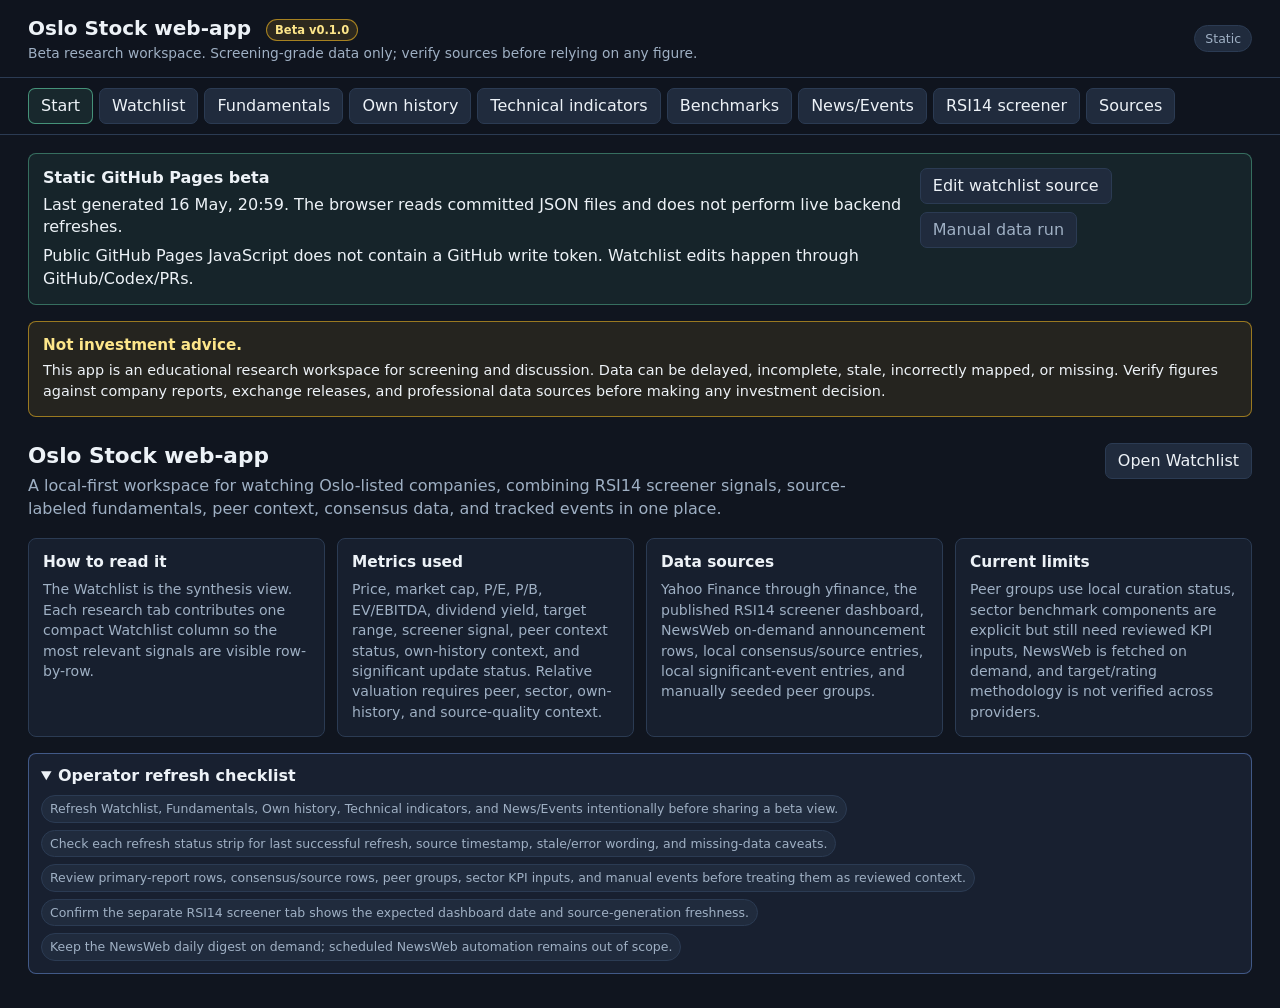
==== docs/index.html @ 8923334f "Add static GitHub Pages beta build" ====
<!doctype html>
<html lang="en">
  <head>
    <meta charset="utf-8" />
    <meta name="viewport" content="width=device-width, initial-scale=1, viewport-fit=cover" />
    <meta name="theme-color" content="#172033" />
    <meta name="apple-mobile-web-app-capable" content="yes" />
    <meta name="apple-mobile-web-app-title" content="Oslo Stock" />
    <meta name="apple-mobile-web-app-status-bar-style" content="black-translucent" />
    <link rel="icon" href='data:image/svg+xml,%3Csvg xmlns="http://www.w3.org/2000/svg" viewBox="0 0 64 64"%3E%3Crect width="64" height="64" rx="12" fill="%2310151f"/%3E%3Cpath d="M14 44 26 30l9 7 15-19" fill="none" stroke="%235bbf9b" stroke-width="6" stroke-linecap="round" stroke-linejoin="round"/%3E%3C/svg%3E' />
    <link rel="manifest" href="manifest.json" />
    <title>Oslo Stock web-app</title>
    <link rel="stylesheet" href="styles.css" />
  </head>
  <body>
    <header class="app-header">
      <div>
        <h1>Oslo Stock web-app <span class="beta-label">Beta v0.1.0</span></h1>
        <p>Beta research workspace. Screening-grade data only; verify sources before relying on any figure.</p>
      </div>
      <div class="status-pill" id="health">Local</div>
    </header>

    <nav class="tabs" aria-label="Workspace tabs">
      <button class="tab active" data-tab="start">Start</button>
      <button class="tab" data-tab="watchlist">Watchlist</button>
      <button class="tab" data-tab="fundamentals">Fundamentals</button>
      <button class="tab" data-tab="own-history">Own history</button>
      <button class="tab" data-tab="technical">Technical indicators</button>
      <button class="tab" data-tab="benchmarks">Benchmarks</button>
      <button class="tab" data-tab="events">News/Events</button>
      <button class="tab" data-tab="dashboard">RSI14 screener</button>
      <button class="tab" data-tab="sources">Sources</button>
    </nav>

    <main>
      <section id="start" class="panel active">
        <div class="start-page">
          <section class="disclaimer-band">
            <strong>Not investment advice.</strong>
            <span>This app is an educational research workspace for screening and discussion. Data can be delayed, incomplete, stale, incorrectly mapped, or missing. Verify figures against company reports, exchange releases, and professional data sources before making any investment decision.</span>
          </section>

          <section class="start-intro">
            <div>
              <h2>Oslo Stock web-app</h2>
              <p>A local-first workspace for watching Oslo-listed companies, combining RSI14 screener signals, source-labeled fundamentals, peer context, consensus data, and tracked events in one place.</p>
            </div>
            <button class="button-link" data-start-watchlist>Open Watchlist</button>
          </section>

          <section class="start-grid">
            <article class="start-card">
              <h3>How to read it</h3>
              <p>The Watchlist is the synthesis view. Each research tab contributes one compact Watchlist column so the most relevant signals are visible row-by-row.</p>
            </article>
            <article class="start-card">
              <h3>Metrics used</h3>
              <p>Price, market cap, P/E, P/B, EV/EBITDA, dividend yield, target range, screener signal, peer context status, own-history context, and significant update status. Relative valuation requires peer, sector, own-history, and source-quality context.</p>
            </article>
            <article class="start-card">
              <h3>Data sources</h3>
              <p>Yahoo Finance through yfinance, the published RSI14 screener dashboard, NewsWeb on-demand announcement rows, local consensus/source entries, local significant-event entries, and manually seeded peer groups.</p>
            </article>
            <article class="start-card">
              <h3>Current limits</h3>
              <p>Peer groups use local curation status, sector benchmark components are explicit but still need reviewed KPI inputs, NewsWeb is fetched on demand, and target/rating methodology is not verified across providers.</p>
            </article>
          </section>
          <details class="operator-checklist" open>
            <summary>Operator refresh checklist</summary>
            <div class="checklist-grid">
              <span>Refresh Watchlist, Fundamentals, Own history, Technical indicators, and News/Events intentionally before sharing a beta view.</span>
              <span>Check each refresh status strip for last successful refresh, source timestamp, stale/error wording, and missing-data caveats.</span>
              <span>Review primary-report rows, consensus/source rows, peer groups, sector KPI inputs, and manual events before treating them as reviewed context.</span>
              <span>Confirm the separate RSI14 screener tab shows the expected dashboard date and source-generation freshness.</span>
              <span>Keep the NewsWeb daily digest on demand; scheduled NewsWeb automation remains out of scope.</span>
            </div>
          </details>
        </div>
      </section>

      <section id="watchlist" class="panel">
        <div class="section-head">
          <div>
            <h2>Core Watchlist</h2>
            <p class="muted">Source-labeled scan only. Open row actions for fundamentals, peer context, technical detail, and source links.</p>
          </div>
          <div class="actions">
            <button id="refresh-screener-alerts" class="secondary">Refresh RSI14</button>
            <button id="refresh-watchlist" class="secondary">Refresh</button>
          </div>
        </div>
        <div id="watchlist-refresh-status" class="refresh-status-wrap"></div>
        <div id="screener-alerts" class="alert-panel"></div>
        <div id="watchlist-table" class="table-wrap"></div>
        <details class="editor-panel add-watchlist-panel">
          <summary>Add watchlist symbol</summary>
          <form id="add-watchlist-form" class="inline-form">
            <input id="watchlist-symbol" name="symbol" placeholder="Ticker, e.g. DNB or DNB.OL" autocomplete="off" />
            <input id="watchlist-note" name="note" placeholder="Optional note" autocomplete="off" />
            <button type="submit">Add</button>
          </form>
        </details>
      </section>

      <section id="technical" class="panel">
        <div class="section-head">
          <div>
            <h2>Technical Indicators</h2>
            <p class="muted">Parsed from current oslo-screener latest.csv/report output. Source labels are technical screening fields only, not investment advice.</p>
          </div>
          <div class="actions">
            <select id="technical-universe">
              <option value="watchlist">Watchlist</option>
              <option value="all">Full screener CSV</option>
            </select>
            <button id="refresh-technical">Refresh indicators</button>
          </div>
        </div>
        <div id="technical-refresh-status" class="refresh-status-wrap"></div>
        <div id="technical-summary" class="alert-panel"></div>
        <div id="technical-errors"></div>
        <div id="technical-table" class="table-wrap"></div>
        <div id="technical-guide"></div>
      </section>

      <section id="fundamentals" class="panel">
        <div class="section-head">
          <div>
            <h2>Fundamental Valuation Screener</h2>
            <p class="muted">Cached open/free data. Empty fields mean the source did not provide a reliable value.</p>
          </div>
          <div class="actions">
            <select id="fundamental-universe">
              <option value="watchlist">Watchlist</option>
              <option value="all">Ticker database</option>
            </select>
            <button id="refresh-fundamentals">Refresh data</button>
          </div>
        </div>
        <div id="fundamental-refresh-status" class="refresh-status-wrap"></div>
        <div id="fundamental-errors"></div>
        <div id="fundamentals-table" class="table-wrap"></div>
        <details class="editor-panel info-panel">
          <summary>Fundamentals policies and editors</summary>
          <div class="method-card">
            <strong>Target-price policy</strong>
            <span>Targets and rating labels are provider/source rows. Yahoo/yfinance rows are not verified consensus, analyst counts may overlap, and the app does not produce weighted BUY/HOLD/SELL recommendations.</span>
          </div>
          <p class="muted">No valuation flagging is shown. Own-history context has its own tab so the Fundamentals matrix stays focused on current source fields.</p>
        </details>
        <div id="fundamental-guide"></div>
        <details class="editor-panel">
          <summary>Consensus/source row editor</summary>
          <form id="consensus-form" class="consensus-form">
            <fieldset class="consensus-fieldset">
              <legend>Source row</legend>
              <label class="form-field">Ticker
                <input id="consensus-symbol" placeholder="MOWI.OL" autocomplete="off" />
              </label>
              <label class="form-field">Source
                <input id="consensus-source" placeholder="MarketScreener, broker note, company IR" autocomplete="off" />
              </label>
              <label class="form-field">Row type
                <select id="consensus-source-type">
                  <option value="manual-source">manual source row</option>
                  <option value="manual-override">manual override</option>
                  <option value="provider-row">provider row</option>
                </select>
              </label>
              <label class="form-field">Review status
                <select id="consensus-review-status">
                  <option value="draft">draft</option>
                  <option value="reviewed">reviewed</option>
                  <option value="verified">verified</option>
                </select>
              </label>
              <label class="form-field">Source URL
                <input id="consensus-url" placeholder="https://..." autocomplete="off" />
              </label>
              <label class="form-field">As-of date
                <input id="consensus-as-of" type="date" />
              </label>
            </fieldset>
            <fieldset class="consensus-fieldset">
              <legend>Provider values</legend>
              <label class="form-field">Target mean
                <input id="consensus-target" inputmode="decimal" />
              </label>
              <label class="form-field">Target high
                <input id="consensus-high" inputmode="decimal" />
              </label>
              <label class="form-field">Target low
                <input id="consensus-low" inputmode="decimal" />
              </label>
              <label class="form-field">Currency
                <input id="consensus-currency" placeholder="NOK" autocomplete="off" />
              </label>
              <label class="form-field">Reported analyst refs
                <input id="consensus-analysts" inputmode="decimal" />
              </label>
              <label class="form-field">Raw rating label
                <select id="consensus-recommendation">
                  <option value="">missing</option>
                  <option value="buy">BUY source label</option>
                  <option value="hold">HOLD source label</option>
                  <option value="sell">SELL source label</option>
                </select>
              </label>
            </fieldset>
            <fieldset class="consensus-fieldset">
              <legend>Quality notes</legend>
              <label class="form-field">Confidence
                <select id="consensus-confidence">
                  <option value="manual">manual</option>
                  <option value="reviewed">reviewed</option>
                  <option value="verified">verified</option>
                </select>
              </label>
              <label class="form-field form-span-2">Method note
                <textarea id="consensus-note" rows="2" placeholder="How the source defines target/rating fields"></textarea>
              </label>
              <label class="form-field form-span-2">Limitations
                <textarea id="consensus-limitations" rows="2" placeholder="Coverage gaps, overlapping analyst counts, stale data, or unclear methodology"></textarea>
              </label>
              <button type="submit">Save source row</button>
            </fieldset>
          </form>
          <div id="consensus-editor-status" class="muted"></div>
          <div id="consensus-source-table" class="table-wrap consensus-source-table"></div>
        </details>
      </section>

      <section id="own-history" class="panel">
        <div class="section-head">
          <div>
            <h2>Own History</h2>
            <p class="muted">Descriptive price and local snapshot context only. Charts stay source-labeled and observation-gated.</p>
          </div>
          <div class="actions">
            <select id="own-history-universe">
              <option value="watchlist">Watchlist</option>
              <option value="all">Ticker database</option>
            </select>
            <button id="refresh-own-history">Refresh data</button>
          </div>
        </div>
        <div id="own-history-refresh-status" class="refresh-status-wrap"></div>
        <div id="own-history-errors"></div>
        <div id="own-history-table" class="table-wrap"></div>
      </section>

      <section id="benchmarks" class="panel">
        <div class="section-head">
          <div>
            <h2>Peer & Sector Benchmarks</h2>
            <p class="muted">Descriptive comparison only. No valuation verdict is produced.</p>
          </div>
          <form id="benchmark-form" class="actions">
            <select id="benchmark-symbol"></select>
            <button type="submit">Load benchmark</button>
            <button type="button" id="refresh-benchmark" class="secondary">Refresh data</button>
          </form>
        </div>
        <div id="benchmark-refresh-status" class="refresh-status-wrap"></div>
        <div id="benchmark-content"></div>
      </section>

      <section id="events" class="panel">
        <div class="section-head">
          <div>
            <h2>News/Events</h2>
            <p class="muted">Watchlist-first NewsWeb announcements plus manual significant-event rows. Source links, freshness, confidence, and limitations stay visible.</p>
          </div>
          <div class="actions">
            <button id="refresh-events" class="secondary">Refresh NewsWeb</button>
          </div>
        </div>
        <div id="event-refresh-status" class="refresh-status-wrap"></div>
        <div id="event-source-policy" class="alert-panel"></div>
        <div id="event-summary" class="alert-panel"></div>
        <div id="event-table" class="table-wrap"></div>
        <details class="editor-panel">
          <summary>Add significant event</summary>
          <form id="event-form" class="event-form">
            <fieldset class="consensus-fieldset">
              <legend>Event</legend>
              <label class="form-field">Ticker
                <select id="event-symbol"></select>
              </label>
              <label class="form-field form-span-2">Title
                <input id="event-title" placeholder="Short source title" autocomplete="off" />
              </label>
              <label class="form-field">Category
                <select id="event-category"></select>
              </label>
              <label class="form-field">Importance
                <select id="event-importance">
                  <option value="normal">normal</option>
                  <option value="medium">medium</option>
                  <option value="high">high</option>
                </select>
              </label>
              <label class="form-field">Published date
                <input id="event-published-at" type="date" />
              </label>
            </fieldset>
            <fieldset class="consensus-fieldset">
              <legend>Source and quality</legend>
              <label class="form-field">Source
                <input id="event-source" value="NewsWeb manual review" autocomplete="off" />
              </label>
              <label class="form-field">Source type
                <select id="event-source-type">
                  <option value="manual-source">manual source row</option>
                  <option value="source-linked">source linked</option>
                  <option value="provider-row">provider row</option>
                </select>
              </label>
              <label class="form-field">Review status
                <select id="event-review-status">
                  <option value="draft">draft</option>
                  <option value="reviewed">reviewed</option>
                  <option value="verified">verified</option>
                </select>
              </label>
              <label class="form-field">Confidence
                <select id="event-confidence">
                  <option value="manual">manual</option>
                  <option value="source-linked">source-linked</option>
                  <option value="reviewed">reviewed</option>
                  <option value="verified">verified</option>
                </select>
              </label>
              <label class="form-field form-span-2">Source URL
                <input id="event-url" placeholder="https://newsweb.oslobors.no/..." autocomplete="off" />
              </label>
              <label class="form-field form-span-2">Note
                <textarea id="event-note" rows="2" placeholder="Why this is significant; keep descriptive and non-advisory"></textarea>
              </label>
              <label class="form-field form-span-2">Limitations
                <textarea id="event-limitations" rows="2" placeholder="Missing detail, source uncertainty, stale link, or automation caveat"></textarea>
              </label>
              <button type="submit">Save event</button>
            </fieldset>
          </form>
          <div id="event-editor-status" class="muted"></div>
        </details>
      </section>

      <section id="dashboard" class="panel">
        <div class="section-head">
          <div>
            <h2>RSI14 screener</h2>
            <p class="muted">Embedded from the published GitHub Pages dashboard. This MVP does not edit that project.</p>
          </div>
          <a class="button-link" href="https://keresell-coder.github.io/oslo-screener-dashboard/" target="_blank" rel="noreferrer">Open original</a>
        </div>
        <iframe
          class="screener-frame"
          title="RSI14 screener dashboard"
          src="https://keresell-coder.github.io/oslo-screener-dashboard/"
        ></iframe>
      </section>

      <section id="sources" class="panel">
        <div class="section-head">
          <h2>Source Quality</h2>
          <button id="reload-sources" class="secondary">Reload</button>
        </div>
        <div id="sources-refresh-status" class="refresh-status-wrap"></div>
        <div id="sources-content" class="source-grid"></div>
      </section>
    </main>

    <script>window.OSLO_STATIC_SITE = true;</script>
    <script src="app.js"></script>
  </body>
</html>
---- docs/styles.css ----
:root {
  --bg: #10151f;
  --panel: #171f2e;
  --panel-2: #202b3d;
  --text: #edf2f7;
  --muted: #9fb0c4;
  --border: #2b3b53;
  --accent: #5bbf9b;
  --accent-2: #7aa7ff;
  --danger: #f87171;
  --warning: #fbbf24;
}

* {
  box-sizing: border-box;
}

body {
  margin: 0;
  min-height: 100vh;
  background: var(--bg);
  color: var(--text);
  font-family: Inter, ui-sans-serif, system-ui, -apple-system, BlinkMacSystemFont, "Segoe UI", sans-serif;
  letter-spacing: 0;
}

.app-header {
  position: sticky;
  top: 0;
  z-index: 20;
  display: flex;
  justify-content: space-between;
  gap: 16px;
  align-items: center;
  padding: 16px clamp(14px, 3vw, 28px);
  background: rgba(16, 21, 31, 0.96);
  border-bottom: 1px solid var(--border);
}

h1,
h2,
p {
  margin: 0;
}

h1 {
  font-size: 1.25rem;
}

.beta-label {
  display: inline-flex;
  align-items: center;
  margin-left: 8px;
  padding: 3px 8px;
  border: 1px solid rgba(251, 191, 36, 0.6);
  border-radius: 999px;
  background: rgba(251, 191, 36, 0.12);
  color: #fde68a;
  font-size: 0.72rem;
  font-weight: 700;
  vertical-align: 0.12em;
}

h2 {
  font-size: 1rem;
}

.app-header p,
.muted {
  color: var(--muted);
  font-size: 0.86rem;
  margin-top: 4px;
}

.status-pill {
  border: 1px solid var(--border);
  background: var(--panel-2);
  color: var(--muted);
  border-radius: 999px;
  padding: 5px 10px;
  font-size: 0.78rem;
  white-space: nowrap;
  display: inline-flex;
  gap: 8px;
  align-items: center;
}

.tabs {
  position: sticky;
  top: 74px;
  z-index: 19;
  display: flex;
  gap: 6px;
  overflow-x: auto;
  padding: 10px clamp(14px, 3vw, 28px);
  background: rgba(16, 21, 31, 0.96);
  border-bottom: 1px solid var(--border);
}

.tab,
button,
.button-link,
select,
input,
textarea {
  font: inherit;
}

.tab,
button,
.button-link {
  border: 1px solid var(--border);
  background: var(--panel-2);
  color: var(--text);
  border-radius: 7px;
  min-height: 36px;
  padding: 7px 12px;
  cursor: pointer;
  text-decoration: none;
  display: inline-flex;
  gap: 8px;
  align-items: center;
  justify-content: center;
}

.tab.active,
button:hover,
.button-link:hover {
  border-color: rgba(91, 191, 155, 0.7);
  background: rgba(91, 191, 155, 0.12);
}

button.is-loading,
.button-link.is-loading {
  opacity: 0.9;
  cursor: wait;
}

.loading-spinner {
  display: inline-block;
  width: 0.9em;
  height: 0.9em;
  border: 2px solid rgba(255, 255, 255, 0.28);
  border-top-color: var(--accent-2);
  border-radius: 999px;
  animation: spin 0.75s linear infinite;
  vertical-align: -0.12em;
}

.loading-panel {
  display: flex;
  gap: 9px;
  align-items: center;
  padding: 14px;
  color: var(--muted);
}

.refresh-status-wrap {
  margin: -4px 0 12px;
}

.refresh-status {
  display: grid;
  gap: 10px;
  padding: 12px;
  border: 1px solid var(--border);
  border-radius: 8px;
  background: var(--panel);
}

.refresh-status > div:first-child {
  display: flex;
  align-items: center;
  gap: 9px;
  flex-wrap: wrap;
}

.refresh-meta {
  display: grid;
  gap: 8px;
  grid-template-columns: repeat(auto-fit, minmax(190px, 1fr));
}

.refresh-meta span,
.refresh-detail span,
.refresh-errors span {
  display: grid;
  gap: 2px;
  min-width: 0;
  color: var(--muted);
  font-size: 0.8rem;
}

.refresh-meta em {
  color: var(--muted);
  font-style: normal;
  font-size: 0.72rem;
  text-transform: uppercase;
}

.refresh-meta strong {
  color: var(--text);
  font-size: 0.82rem;
  font-weight: 600;
  overflow-wrap: anywhere;
}

.refresh-detail,
.refresh-errors {
  display: grid;
  gap: 6px;
  grid-template-columns: repeat(auto-fit, minmax(220px, 1fr));
}

.refresh-errors {
  padding-top: 8px;
  border-top: 1px solid rgba(248, 113, 113, 0.28);
}

.refresh-errors span {
  color: #fecaca;
}

.refresh-status-loading {
  border-color: rgba(251, 191, 36, 0.42);
}

.refresh-status-warning {
  border-color: rgba(251, 191, 36, 0.52);
}

.refresh-status-error {
  border-color: rgba(248, 113, 113, 0.45);
}

@keyframes spin {
  to {
    transform: rotate(360deg);
  }
}

main {
  padding: 18px clamp(14px, 3vw, 28px) 34px;
}

.start-page {
  display: grid;
  gap: 16px;
}

.disclaimer-band {
  display: grid;
  gap: 6px;
  padding: 14px;
  border: 1px solid rgba(251, 191, 36, 0.55);
  border-radius: 8px;
  background: rgba(251, 191, 36, 0.09);
}

.disclaimer-band strong {
  color: #fde68a;
  font-size: 0.95rem;
}

.disclaimer-band span {
  color: var(--text);
  font-size: 0.9rem;
  line-height: 1.45;
}

.static-mode-banner {
  display: flex;
  justify-content: space-between;
  gap: 14px;
  align-items: flex-start;
  padding: 14px;
  border: 1px solid rgba(91, 191, 155, 0.48);
  border-radius: 8px;
  background: rgba(91, 191, 155, 0.09);
}

.static-mode-banner > div:first-child,
.static-edit-helper {
  display: grid;
  gap: 7px;
}

.static-mode-banner strong,
.static-edit-helper strong {
  color: var(--text);
}

.static-mode-banner span,
.static-edit-helper span {
  line-height: 1.4;
}

.static-edit-helper {
  margin-top: 10px;
}

.static-edit-helper textarea {
  width: 100%;
  min-height: 150px;
  font-size: 0.82rem;
}

.start-intro {
  display: flex;
  justify-content: space-between;
  gap: 18px;
  align-items: flex-start;
  padding: 10px 0 2px;
}

.start-intro h2 {
  font-size: 1.35rem;
  margin-bottom: 6px;
}

.start-intro p {
  color: var(--muted);
  max-width: 860px;
  line-height: 1.45;
}

.start-grid {
  display: grid;
  gap: 12px;
  grid-template-columns: repeat(auto-fit, minmax(230px, 1fr));
}

.start-card {
  border: 1px solid var(--border);
  border-radius: 8px;
  background: var(--panel);
  padding: 14px;
}

.start-card h3 {
  margin: 0 0 8px;
  font-size: 0.96rem;
}

.start-card p {
  color: var(--muted);
  font-size: 0.88rem;
  line-height: 1.45;
}

.operator-checklist {
  border: 1px solid rgba(122, 167, 255, 0.42);
  border-radius: 8px;
  background: rgba(122, 167, 255, 0.08);
  padding: 12px;
}

.operator-checklist summary {
  cursor: pointer;
  font-weight: 700;
}

.checklist-grid {
  display: grid;
  gap: 8px;
  margin-top: 10px;
  grid-template-columns: repeat(auto-fit, minmax(250px, 1fr));
}

.checklist-grid span {
  color: var(--muted);
  font-size: 0.86rem;
  line-height: 1.4;
}

.panel {
  display: none;
}

.panel.active {
  display: block;
}

.toolbar,
.section-head {
  display: flex;
  justify-content: space-between;
  gap: 12px;
  align-items: flex-start;
  margin-bottom: 14px;
  flex-wrap: wrap;
}

.add-watchlist-panel,
.info-panel,
#technical-guide,
#fundamental-guide {
  margin-top: 14px;
}

.inline-form {
  display: grid;
  grid-template-columns: minmax(160px, 220px) minmax(160px, 1fr) auto;
  gap: 8px;
  width: 100%;
}

.editor-panel {
  border: 1px solid var(--border);
  border-radius: 8px;
  background: var(--panel);
  padding: 12px;
  margin-bottom: 14px;
}

.editor-panel summary {
  cursor: pointer;
  color: var(--text);
  font-weight: 700;
}

.editor-grid {
  display: grid;
  grid-template-columns: repeat(auto-fit, minmax(150px, 1fr));
  gap: 8px;
  margin-top: 12px;
}

.editor-grid button {
  min-width: 130px;
}

.consensus-form,
.event-form,
.quarterly-review-form {
  display: grid;
  gap: 12px;
  margin-top: 12px;
}

.review-form-grid {
  display: grid;
  grid-template-columns: repeat(auto-fit, minmax(170px, 1fr));
  gap: 9px;
}

.quarterly-review-form label {
  display: grid;
  gap: 5px;
  color: var(--muted);
  font-size: 0.78rem;
}

.quarterly-review-form input,
.quarterly-review-form select,
.quarterly-review-form textarea {
  width: 100%;
  color: var(--text);
  font-size: 0.86rem;
}

.consensus-fieldset {
  display: grid;
  grid-template-columns: repeat(auto-fit, minmax(170px, 1fr));
  gap: 9px;
  border: 1px solid var(--border);
  border-radius: 8px;
  padding: 10px;
  min-width: 0;
}

.consensus-fieldset legend {
  padding: 0 6px;
  color: var(--muted);
  font-size: 0.78rem;
  font-weight: 700;
}

.form-field {
  display: grid;
  gap: 5px;
  color: var(--muted);
  font-size: 0.78rem;
  min-width: 0;
}

.form-field input,
.form-field select,
.form-field textarea {
  width: 100%;
  color: var(--text);
  font-size: 0.86rem;
}

.form-span-2 {
  grid-column: span 2;
}

.consensus-source-table {
  margin-top: 12px;
}

.consensus-source-table table {
  min-width: 1040px;
}

.event-policy-card {
  align-items: flex-start;
}

.event-table {
  min-width: 980px;
}

.event-table td:nth-child(3) {
  min-width: 260px;
}

.daily-digest {
  display: grid;
  gap: 12px;
  margin: 12px 0;
  padding: 14px;
  border: 1px solid var(--border);
  border-radius: 8px;
  background: var(--panel);
}

.daily-digest-head,
.digest-symbol-head,
.digest-category-title {
  display: flex;
  align-items: flex-start;
  justify-content: space-between;
  gap: 12px;
}

.daily-digest h3 {
  margin: 0 0 4px;
  font-size: 1rem;
}

.digest-grid {
  display: grid;
  grid-template-columns: repeat(auto-fit, minmax(260px, 1fr));
  gap: 10px;
}

.digest-symbol {
  display: grid;
  gap: 10px;
  min-width: 0;
  padding: 12px;
  border: 1px solid var(--border);
  border-radius: 8px;
  background: var(--panel-2);
}

.digest-category,
.digest-event,
.digest-empty {
  display: grid;
  gap: 5px;
  min-width: 0;
}

.digest-category {
  padding-top: 8px;
  border-top: 1px solid var(--border);
}

.digest-event {
  padding: 8px;
  border-radius: 7px;
  background: var(--panel);
}

.digest-event strong,
.digest-symbol strong {
  overflow-wrap: anywhere;
}

.digest-links {
  padding-top: 4px;
}

input,
select,
textarea {
  min-height: 36px;
  border: 1px solid var(--border);
  background: var(--panel);
  color: var(--text);
  border-radius: 7px;
  padding: 7px 10px;
}

textarea {
  resize: vertical;
}

.actions {
  display: flex;
  gap: 8px;
  flex-wrap: wrap;
}

.secondary {
  color: var(--muted);
}

.table-wrap {
  overflow-x: auto;
  border: 1px solid var(--border);
  border-radius: 8px;
  background: var(--panel);
}

table {
  width: 100%;
  border-collapse: collapse;
  min-width: 920px;
}

.watchlist-synthesis {
  min-width: 1240px;
}

.technical-table {
  min-width: 1020px;
}

.fundamentals-table {
  min-width: 1080px;
  table-layout: fixed;
}

.own-history-table {
  min-width: 1540px;
  table-layout: fixed;
}

.own-col-company {
  width: 13%;
}

.own-col-signal {
  width: 17%;
}

.own-col-price {
  width: 21%;
}

.own-col-snapshot {
  width: 22%;
}

.own-col-source {
  width: 15%;
}

.own-col-detail {
  width: 12%;
}

.fund-col-company {
  width: 15%;
}

.fund-col-price {
  width: 13%;
}

.fund-col-multiples {
  width: 18%;
}

.fund-col-earnings {
  width: 13%;
}

.fund-col-consensus {
  width: 19%;
}

.fund-col-source {
  width: 13%;
}

.fund-col-links {
  width: 9%;
}

.quarterly-statement-table {
  min-width: 980px;
}

.company-cell {
  display: grid;
  gap: 3px;
  min-width: 210px;
}

.watchlist-note-form {
  display: grid;
  gap: 6px;
  margin-top: 8px;
}

.note-preview {
  display: -webkit-box;
  max-width: 240px;
  overflow: hidden;
  color: var(--muted);
  font-size: 0.78rem;
  line-height: 1.25;
  -webkit-box-orient: vertical;
  -webkit-line-clamp: 2;
}

.note-details {
  margin-top: 5px;
}

.watchlist-note-form textarea {
  width: 100%;
  min-width: 190px;
  resize: vertical;
  color: var(--text);
  font-size: 0.82rem;
}

.note-actions {
  display: flex;
  gap: 7px;
  align-items: center;
  flex-wrap: wrap;
}

.note-actions button {
  min-height: 30px;
  padding: 4px 8px;
  font-size: 0.8rem;
}

th,
td {
  padding: 9px 10px;
  border-bottom: 1px solid var(--border);
  text-align: left;
  font-size: 0.86rem;
  vertical-align: top;
}

th {
  color: var(--muted);
  background: #141c29;
  position: sticky;
  top: 0;
}

tr:last-child td {
  border-bottom: 0;
}

.number {
  text-align: right;
  font-variant-numeric: tabular-nums;
}

.number-stack {
  display: grid;
  justify-items: end;
  gap: 2px;
  font-variant-numeric: tabular-nums;
}

.fund-cell,
.metric-group,
.link-stack {
  display: grid;
  gap: 5px;
  min-width: 0;
}

.fund-cell strong,
.metric-line b {
  line-height: 1.25;
}

.metric-group {
  font-variant-numeric: tabular-nums;
}

.metric-line {
  display: flex;
  justify-content: space-between;
  gap: 8px;
  min-height: 20px;
  color: var(--muted);
}

.metric-line b {
  color: var(--text);
  text-align: right;
  white-space: nowrap;
}

.indicator-value {
  display: inline-flex;
  gap: 5px;
  align-items: center;
  justify-content: flex-end;
}

.indicator-dot {
  display: inline-block;
  width: 0.58rem;
  height: 0.58rem;
  flex: 0 0 auto;
  border: 1px solid var(--border);
  border-radius: 999px;
  vertical-align: 0.02em;
}

.indicator-supportive {
  border-color: rgba(91, 191, 155, 0.9);
  background: #5bbf9b;
}

.indicator-neutral {
  border-color: rgba(237, 242, 247, 0.85);
  background: #edf2f7;
}

.indicator-not-supportive {
  border-color: rgba(248, 113, 113, 0.9);
  background: #f87171;
}

.indicator-missing {
  border-color: var(--border);
  background: transparent;
}

.metric-missing {
  color: var(--muted) !important;
  font-weight: 500;
}

.link-stack {
  align-content: start;
}

.link-stack .link {
  overflow-wrap: anywhere;
}

.compact-details {
  margin-top: 2px;
}

.compact-details summary {
  cursor: pointer;
  color: var(--accent-2);
  font-size: 0.78rem;
}

.tag {
  display: inline-block;
  border: 1px solid var(--border);
  border-radius: 999px;
  padding: 3px 8px;
  color: var(--muted);
  background: var(--panel-2);
}

.technical-guide {
  border: 1px solid var(--border);
  border-radius: 8px;
  padding: 12px;
  background: var(--panel);
}

.guide-panel summary {
  cursor: pointer;
  color: var(--accent-2);
  font-weight: 700;
}

.guide-panel-head {
  margin-top: 10px;
}

.technical-guide h3 {
  margin: 0;
  font-size: 0.96rem;
}

.indicator-legend {
  display: flex;
  gap: 10px;
  flex-wrap: wrap;
  justify-content: flex-end;
  color: var(--muted);
  font-size: 0.78rem;
}

.indicator-legend span {
  display: inline-flex;
  gap: 5px;
  align-items: center;
  white-space: nowrap;
}

.technical-guide-table {
  margin-top: 10px;
}

.technical-guide-table table {
  min-width: 920px;
}

.fundamental-guide {
  display: grid;
  gap: 10px;
}

.guide-details {
  border: 1px solid var(--border);
  border-radius: 8px;
  padding: 10px;
  background: rgba(32, 43, 61, 0.35);
}

.guide-details summary {
  cursor: pointer;
  color: var(--accent-2);
  font-size: 0.86rem;
  font-weight: 700;
}

.validation-grid {
  display: grid;
  gap: 8px;
  grid-template-columns: repeat(auto-fit, minmax(190px, 1fr));
}

.validation-grid span {
  display: grid;
  gap: 3px;
  min-width: 0;
  border: 1px solid var(--border);
  border-radius: 7px;
  padding: 9px;
  background: rgba(16, 21, 31, 0.4);
}

.validation-grid em {
  color: var(--muted);
  font-size: 0.74rem;
  font-style: normal;
  text-transform: uppercase;
}

.validation-grid strong {
  overflow-wrap: anywhere;
  font-size: 0.86rem;
  line-height: 1.28;
}

.validation-table {
  margin-top: 10px;
}

.validation-table table {
  min-width: 820px;
}

.validation-note {
  margin: 0;
}

.info-panel .method-card {
  margin: 12px 0 0;
}

.info-panel > .muted {
  margin-top: 10px;
}

.requirement-strip,
.requirement-grid {
  display: flex;
  gap: 7px;
  flex-wrap: wrap;
}

.requirement-strip span,
.requirement-grid span {
  border: 1px solid var(--border);
  border-radius: 7px;
  background: rgba(32, 43, 61, 0.55);
  color: var(--muted);
  padding: 6px 8px;
  font-size: 0.78rem;
}

.requirement-strip .met,
.requirement-grid .met {
  border-color: rgba(91, 191, 155, 0.55);
  color: #9de7cb;
}

.requirement-strip .missing,
.requirement-grid .missing {
  border-color: rgba(251, 191, 36, 0.6);
  color: #fde68a;
}

.requirement-grid {
  display: grid;
  grid-template-columns: repeat(auto-fit, minmax(210px, 1fr));
  margin-top: 10px;
}

.requirement-grid span {
  display: grid;
  gap: 4px;
}

.requirement-grid strong {
  color: var(--text);
  font-size: 0.82rem;
}

.requirement-grid em {
  font-style: normal;
  line-height: 1.3;
}

.consensus-cell {
  display: grid;
  gap: 6px;
  min-width: 180px;
}

.summary-button,
.consensus-target {
  display: grid;
  justify-items: start;
  gap: 2px;
  width: 100%;
  min-height: 0;
  padding: 0;
  border: 0;
  background: transparent;
  color: var(--text);
  text-align: left;
}

.summary-button {
  min-width: 190px;
  align-content: start;
}

.watchlist-summary {
  min-width: 150px;
}

.compact-summary {
  min-width: 170px;
}

.summary-button strong {
  font-size: 0.88rem;
  line-height: 1.25;
}

.summary-button:hover,
.consensus-target:hover {
  background: transparent;
  color: var(--accent-2);
}

.consensus-target span {
  color: var(--muted);
  font-size: 0.75rem;
  font-weight: 700;
  text-transform: uppercase;
}

.consensus-target strong {
  font-size: 1rem;
}

.consensus-target em {
  font-style: normal;
  font-size: 0.82rem;
}

.target-upside {
  color: var(--muted);
}

.target-upside-positive {
  color: #9de7cb;
}

.target-upside-negative {
  color: #fecaca;
}

.consensus-meta {
  display: flex;
  gap: 5px;
  flex-wrap: wrap;
}

.row-focus {
  outline: 2px solid rgba(122, 167, 255, 0.75);
  outline-offset: -2px;
  background: rgba(122, 167, 255, 0.1);
}

.alert-panel {
  margin-bottom: 14px;
}

.alert-card {
  display: flex;
  justify-content: space-between;
  gap: 14px;
  align-items: center;
  border: 1px solid var(--border);
  border-radius: 8px;
  padding: 12px;
  background: var(--panel);
}

.alert-card strong {
  display: block;
  font-size: 0.92rem;
}

.alert-card span {
  display: block;
  color: var(--muted);
  font-size: 0.82rem;
  margin-top: 3px;
}

.active-alert {
  border-color: rgba(251, 191, 36, 0.55);
  background: rgba(251, 191, 36, 0.08);
}

.alert-list {
  display: flex;
  gap: 8px;
  flex-wrap: wrap;
  justify-content: flex-end;
}

.alert-chip,
.signal-badge {
  border: 1px solid var(--border);
  border-radius: 999px;
  text-decoration: none;
}

.alert-chip {
  display: inline-flex;
  gap: 7px;
  align-items: center;
  padding: 6px 9px;
  background: var(--panel-2);
  color: var(--text);
}

.alert-chip span {
  margin: 0;
  color: inherit;
}

.signal-cell {
  display: grid;
  gap: 4px;
  min-width: 150px;
}

.watchlist-main-row td {
  padding-top: 10px;
  padding-bottom: 8px;
}

.watchlist-detail-row td {
  padding-top: 0;
  padding-bottom: 10px;
  border-bottom: 1px solid var(--border);
  background: rgba(20, 28, 41, 0.32);
}

.watchlist-main-row td {
  border-bottom: 0;
}

.watchlist-source-stack {
  display: flex;
  max-width: 190px;
  gap: 5px;
  align-items: flex-start;
  flex-wrap: wrap;
}

.watchlist-source-stack .muted {
  width: 100%;
  font-size: 0.74rem;
}

.watchlist-row-detail {
  margin-left: 220px;
}

.watchlist-row-detail summary {
  cursor: pointer;
  color: var(--accent-2);
  font-size: 0.78rem;
}

.watchlist-detail-grid {
  display: grid;
  grid-template-columns: repeat(3, minmax(180px, 1fr));
  gap: 10px;
  margin-top: 9px;
}

.watchlist-detail-grid section {
  display: grid;
  min-width: 0;
  gap: 4px;
  padding: 9px;
  border: 1px solid var(--border);
  border-radius: 6px;
  background: rgba(32, 43, 61, 0.52);
}

.watchlist-detail-grid strong {
  font-size: 0.78rem;
  text-transform: uppercase;
  color: var(--muted);
}

.watchlist-detail-grid span {
  overflow-wrap: anywhere;
  color: var(--text);
  font-size: 0.8rem;
  line-height: 1.25;
}

.watchlist-detail-actions {
  display: flex;
  gap: 7px;
  flex-wrap: wrap;
}

.link-button {
  min-height: 0;
  padding: 0;
  border: 0;
  background: transparent;
  color: var(--accent-2);
  font-size: 0.8rem;
  text-align: left;
}

.link-button:hover {
  color: var(--text);
  text-decoration: underline;
}

.history-cell {
  min-width: 0;
}

.history-summary-grid {
  display: grid;
  grid-template-columns: repeat(2, minmax(0, 1fr));
  gap: 6px;
}

.single-history-summary {
  grid-template-columns: minmax(0, 1fr);
}

.history-summary-grid > span {
  display: grid;
  gap: 2px;
  min-width: 0;
  padding: 7px;
  border: 1px solid var(--border);
  border-radius: 6px;
  background: rgba(32, 43, 61, 0.55);
}

.history-summary-grid em,
.history-summary-grid small {
  overflow: hidden;
  color: var(--muted);
  font-size: 0.72rem;
  font-style: normal;
  line-height: 1.2;
  text-overflow: ellipsis;
  white-space: nowrap;
}

.history-summary-grid strong {
  font-size: 0.9rem;
  line-height: 1.15;
}

.history-details {
  margin-top: 8px;
}

.history-details summary {
  cursor: pointer;
  color: var(--accent-2);
  font-size: 0.78rem;
}

.watchlist-history-cell {
  min-width: 190px;
}

.compact-trend-row {
  min-width: 0;
}

#own-history .compact-trend-row {
  max-width: 360px;
}

.own-gap-list {
  margin-top: 2px;
}

#own-history .trend-chart-grid {
  grid-template-columns: repeat(auto-fit, minmax(120px, 1fr));
}

.trend-chart-grid {
  display: grid;
  grid-template-columns: repeat(auto-fit, minmax(150px, 1fr));
  gap: 8px;
  margin-top: 7px;
}

.sparkline-card,
.trend-gate {
  display: grid;
  gap: 4px;
  min-width: 0;
  border: 1px solid var(--border);
  border-radius: 7px;
  padding: 7px;
  background: rgba(16, 21, 31, 0.36);
}

.trend-gate {
  color: var(--muted);
}

.trend-gate strong {
  color: var(--text);
  font-size: 0.78rem;
}

.trend-gate span {
  font-size: 0.74rem;
}

.sparkline-head,
.sparkline-meta {
  display: flex;
  justify-content: space-between;
  gap: 6px;
  align-items: center;
  min-width: 0;
  font-variant-numeric: tabular-nums;
}

.sparkline-head strong {
  overflow: hidden;
  font-size: 0.78rem;
  line-height: 1.2;
  text-overflow: ellipsis;
  white-space: nowrap;
}

.sparkline-head span,
.sparkline-meta,
.sparkline-source {
  color: var(--muted);
  font-size: 0.68rem;
  line-height: 1.25;
}

.sparkline {
  display: block;
  width: 100%;
  height: 46px;
  overflow: visible;
}

.sparkline-baseline,
.sparkline-line {
  fill: none;
  stroke-linecap: round;
  stroke-linejoin: round;
}

.sparkline-baseline {
  stroke: rgba(159, 176, 196, 0.22);
  stroke-width: 1;
}

.sparkline-line {
  stroke: var(--accent-2);
  stroke-width: 2;
}

.sparkline-source {
  overflow: hidden;
  text-overflow: ellipsis;
  white-space: nowrap;
}

.history-subsection {
  display: grid;
  gap: 7px;
  margin-top: 9px;
}

.history-subsection strong {
  font-size: 0.82rem;
}

.history-range {
  display: grid;
  grid-template-columns: max-content minmax(90px, 1fr) max-content;
  gap: 8px;
  align-items: center;
  color: var(--muted);
  font-size: 0.78rem;
}

.history-range meter {
  width: 100%;
  height: 8px;
}

.mini-table-wrap {
  overflow-x: auto;
  border: 1px solid var(--border);
  border-radius: 6px;
}

.mini-table {
  min-width: 520px;
}

.wide-mini-table {
  min-width: 760px;
}

.mini-table th,
.mini-table td {
  padding: 6px 7px;
  font-size: 0.76rem;
}

.signal-badge {
  display: inline-flex;
  width: fit-content;
  padding: 3px 8px;
  font-size: 0.76rem;
  font-weight: 700;
}

.signal-section {
  color: var(--muted);
  font-size: 0.78rem;
  line-height: 1.25;
}

.signal-buy {
  border-color: rgba(91, 191, 155, 0.65);
  background: rgba(91, 191, 155, 0.14);
  color: #9de7cb;
}

.signal-sell {
  border-color: rgba(248, 113, 113, 0.65);
  background: rgba(248, 113, 113, 0.14);
  color: #fecaca;
}

.signal-neutral {
  border-color: rgba(122, 167, 255, 0.6);
  background: rgba(122, 167, 255, 0.12);
  color: #bfd3ff;
}

.signal-source {
  border-color: rgba(148, 163, 184, 0.65);
  background: rgba(148, 163, 184, 0.12);
  color: #d8e0ec;
}

.signal-draft {
  border-color: rgba(251, 191, 36, 0.65);
  background: rgba(251, 191, 36, 0.12);
  color: #fde68a;
}

.dashboard-tag {
  border-color: rgba(122, 167, 255, 0.6);
  color: #bfd3ff;
}

.watchlist-hit {
  background: rgba(251, 191, 36, 0.05);
}

.row-actions {
  display: flex;
  gap: 6px;
  flex-wrap: wrap;
}

.link {
  color: var(--accent-2);
}

.error-box {
  border: 1px solid rgba(248, 113, 113, 0.45);
  color: #fecaca;
  background: rgba(248, 113, 113, 0.1);
  padding: 10px 12px;
  border-radius: 8px;
  margin-bottom: 12px;
}

.method-card,
.benchmark-policy,
.benchmark-group {
  border: 1px solid var(--border);
  border-radius: 8px;
  background: var(--panel);
  padding: 12px;
  margin-bottom: 14px;
}

.method-card strong,
.benchmark-policy strong {
  display: block;
  font-size: 0.92rem;
}

.method-card span,
.benchmark-policy span {
  display: block;
  color: var(--muted);
  font-size: 0.84rem;
  margin-top: 4px;
}

.method-card .signal-badge {
  display: inline-flex;
  margin: 0 0 8px;
}

.benchmark-policy {
  border-color: rgba(122, 167, 255, 0.45);
  background: rgba(122, 167, 255, 0.08);
}

.peer-review-checklist {
  display: grid;
  gap: 10px;
}

.checklist-grid {
  display: flex;
  gap: 7px;
  flex-wrap: wrap;
}

.checklist-grid span {
  border: 1px solid var(--border);
  border-radius: 999px;
  background: var(--panel-2);
  color: var(--muted);
  padding: 4px 8px;
  font-size: 0.78rem;
  margin: 0;
}

.benchmark-group-head {
  display: flex;
  justify-content: space-between;
  gap: 12px;
  align-items: flex-start;
  margin-bottom: 8px;
}

.benchmark-group h3 {
  font-size: 0.96rem;
  margin: 0;
}

.benchmark-table {
  margin-top: 10px;
}

.peer-details {
  margin-top: 12px;
}

.peer-details summary,
.peer-editor summary {
  cursor: pointer;
  color: var(--muted);
  font-size: 0.86rem;
}

.peer-editor {
  border: 1px solid var(--border);
  border-radius: 8px;
  padding: 10px;
  margin: 12px 0;
  background: rgba(32, 43, 61, 0.45);
}

.peer-group-fields {
  grid-template-columns: repeat(auto-fit, minmax(180px, 1fr));
}

.peer-group-fields label {
  display: grid;
  gap: 5px;
  color: var(--muted);
  font-size: 0.78rem;
}

.peer-group-fields input,
.peer-group-fields select,
.peer-group-fields textarea {
  width: 100%;
  color: var(--text);
  font-size: 0.86rem;
}

.peer-edit-table {
  margin-top: 10px;
}

.peer-edit-table table {
  min-width: 980px;
}

.sector-kpi-edit-table {
  margin-top: 12px;
}

.sector-kpi-edit-table table {
  min-width: 1320px;
}

.peer-edit-table input,
.peer-edit-table select,
.sector-kpi-edit-table input,
.sector-kpi-edit-table select {
  width: 100%;
}

.peer-editor-actions {
  margin-top: 10px;
  align-items: center;
}

.source-grid {
  display: grid;
  gap: 12px;
  grid-template-columns: repeat(auto-fit, minmax(240px, 1fr));
}

.compact-grid {
  margin-top: 10px;
}

.source-card {
  background: var(--panel);
  border: 1px solid var(--border);
  border-radius: 8px;
  padding: 14px;
}

.source-card h3 {
  margin: 0 0 8px;
  font-size: 0.95rem;
}

.source-card p {
  color: var(--muted);
  font-size: 0.86rem;
  margin-top: 8px;
}

.screener-frame {
  width: 100%;
  height: calc(100vh - 190px);
  min-height: 640px;
  border: 1px solid var(--border);
  border-radius: 8px;
  background: #0f1923;
}

@media (max-width: 720px) {
  .app-header {
    align-items: flex-start;
  }

  .tabs {
    top: 88px;
  }

  .inline-form {
    grid-template-columns: 1fr;
  }

  .form-span-2 {
    grid-column: span 1;
  }

  .start-intro {
    flex-direction: column;
  }

  .alert-card {
    align-items: flex-start;
    flex-direction: column;
  }

  .alert-list {
    justify-content: flex-start;
  }

  .benchmark-group-head {
    flex-direction: column;
  }

  .screener-frame {
    min-height: 560px;
  }

  .watchlist-row-detail {
    margin-left: 0;
  }

  .watchlist-detail-grid {
    grid-template-columns: minmax(0, 1fr);
  }
}
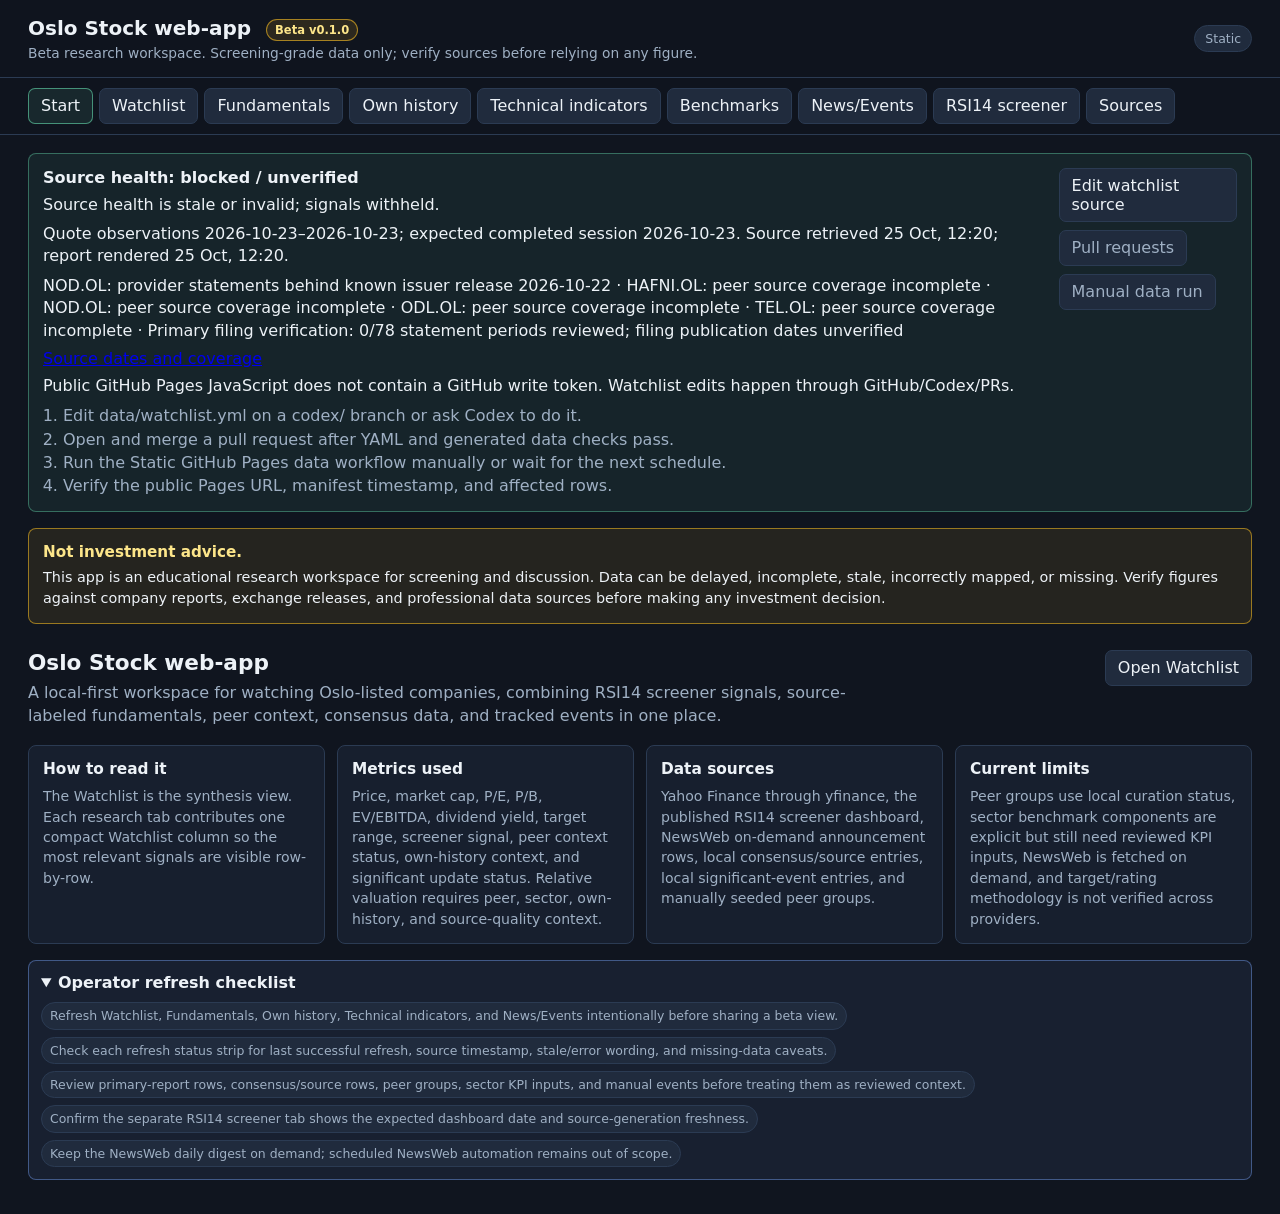
==== commit 8b1b09dd: "Gate Workspace comparison and source-date claims" ====
--- a/docs/index.html
+++ b/docs/index.html
@@ -182,6 +182,8 @@
               <label class="form-field">As-of date
                 <input id="consensus-as-of" type="date" />
               </label>
+              <label class="form-field">Source target horizon date<input id="consensus-horizon" type="date" /></label>
+              <label class="form-field">Source-reviewed validity until<input id="consensus-valid-until" type="date" /></label>
             </fieldset>
             <fieldset class="consensus-fieldset">
               <legend>Provider values</legend>
--- a/docs/styles.css
+++ b/docs/styles.css
@@ -299,6 +299,13 @@
   margin-top: 10px;
 }
 
+.static-edit-steps {
+  margin: 0;
+  padding-left: 20px;
+  color: var(--muted);
+  line-height: 1.45;
+}
+
 .static-edit-helper textarea {
   width: 100%;
   min-height: 150px;
